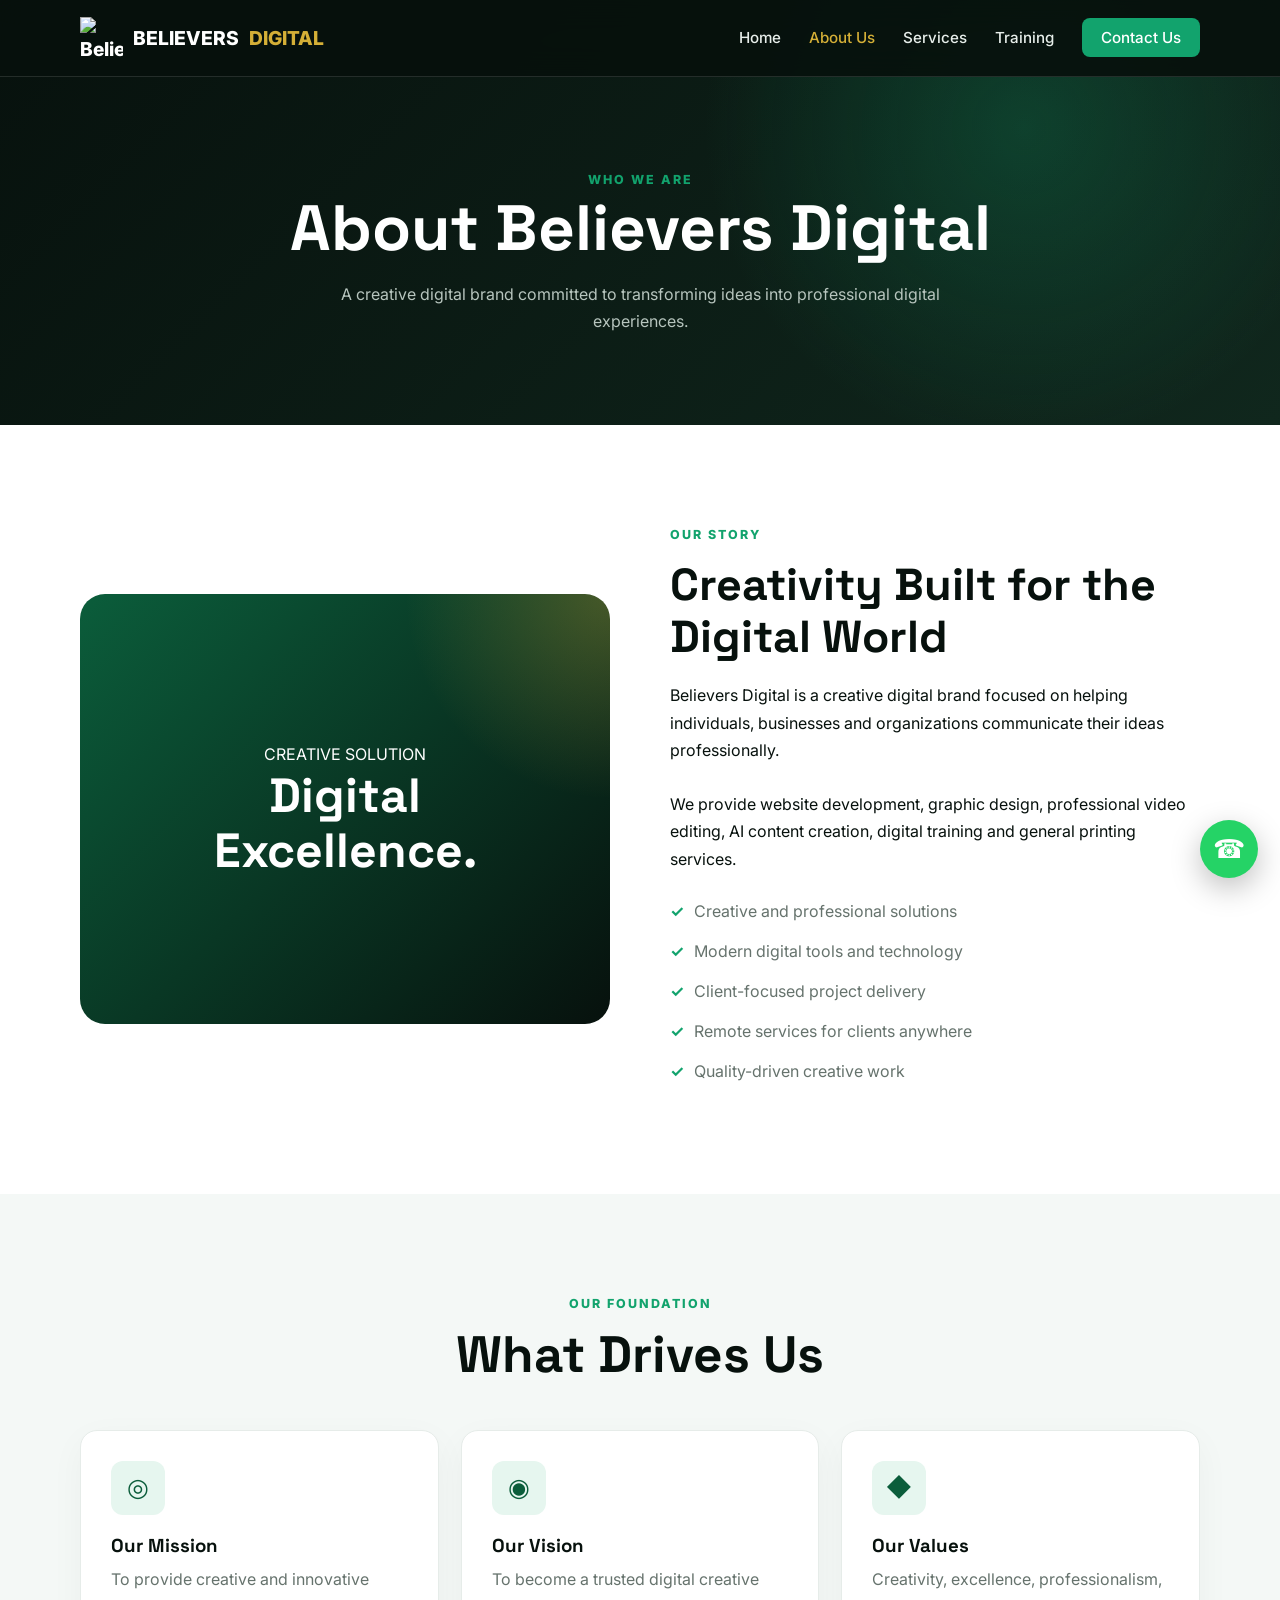
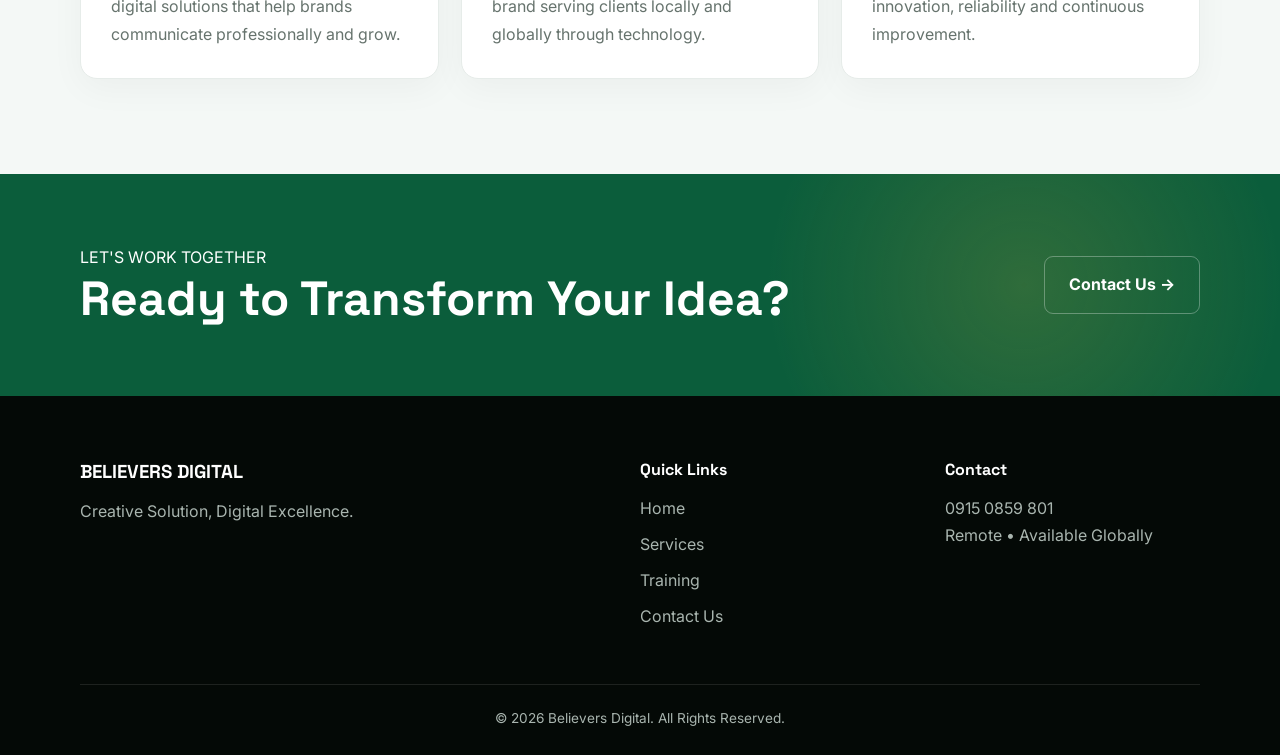
==== about.html @ a687414e "Add files via upload Upload Believers Digital website files" ====
<!DOCTYPE html>
<html lang="en">

<head>
  <meta charset="UTF-8">
  <meta name="viewport" content="width=device-width, initial-scale=1.0">

  <title>About Us | Believers Digital</title>

  <link rel="stylesheet" href="style.css">
</head>

<body>

<nav class="navbar">

  <div class="container nav-container">

    <a href="index.html" class="logo">
      <img src="images/logo.png" alt="Believers Digital Logo">
      BELIEVERS <span>DIGITAL</span>
    </a>

    <div class="menu-btn">☰</div>

    <ul class="nav-links">
      <li><a href="index.html">Home</a></li>
      <li><a class="active" href="about.html">About Us</a></li>
      <li><a href="services.html">Services</a></li>
      <li><a href="training.html">Training</a></li>
      <li><a class="nav-btn" href="contact.html">Contact Us</a></li>
    </ul>

  </div>

</nav>


<header class="page-header">

  <div class="container">

    <span class="eyebrow">WHO WE ARE</span>

    <h1>About Believers Digital</h1>

    <p>
      A creative digital brand committed to transforming ideas
      into professional digital experiences.
    </p>

  </div>

</header>


<section class="section">

  <div class="container about-grid">

    <div class="about-box reveal">

      <div>
        <p>CREATIVE SOLUTION</p>
        <h2>Digital<br>Excellence.</h2>
      </div>

    </div>


    <div class="reveal">

      <span class="eyebrow">OUR STORY</span>

      <h2 style="font-size:2.8rem; margin:12px 0 20px;">
        Creativity Built for the Digital World
      </h2>

      <p>
        Believers Digital is a creative digital brand focused
        on helping individuals, businesses and organizations
        communicate their ideas professionally.
      </p>

      <br>

      <p>
        We provide website development, graphic design,
        professional video editing, AI content creation,
        digital training and general printing services.
      </p>

      <ul class="check-list">
        <li>Creative and professional solutions</li>
        <li>Modern digital tools and technology</li>
        <li>Client-focused project delivery</li>
        <li>Remote services for clients anywhere</li>
        <li>Quality-driven creative work</li>
      </ul>

    </div>

  </div>

</section>


<section class="section section-light">

  <div class="container">

    <div class="section-heading center reveal">
      <span class="eyebrow">OUR FOUNDATION</span>
      <h2>What Drives Us</h2>
    </div>

    <div class="grid-3">

      <div class="card reveal">
        <div class="icon">◎</div>
        <h3>Our Mission</h3>
        <p>
          To provide creative and innovative digital solutions
          that help brands communicate professionally and grow.
        </p>
      </div>

      <div class="card reveal">
        <div class="icon">◉</div>
        <h3>Our Vision</h3>
        <p>
          To become a trusted digital creative brand serving
          clients locally and globally through technology.
        </p>
      </div>

      <div class="card reveal">
        <div class="icon">◆</div>
        <h3>Our Values</h3>
        <p>
          Creativity, excellence, professionalism, innovation,
          reliability and continuous improvement.
        </p>
      </div>

    </div>

  </div>

</section>


<section class="cta">

  <div class="container cta-inner">

    <div>
      <p>LET'S WORK TOGETHER</p>
      <h2>Ready to Transform Your Idea?</h2>
    </div>

    <a href="contact.html" class="btn btn-outline">
      Contact Us →
    </a>

  </div>

</section>


<footer>

  <div class="container">

    <div class="footer-grid">

      <div>
        <h3>BELIEVERS DIGITAL</h3>
        <p>Creative Solution, Digital Excellence.</p>
      </div>

      <div>
        <h4>Quick Links</h4>
        <ul>
          <li><a href="index.html">Home</a></li>
          <li><a href="services.html">Services</a></li>
          <li><a href="training.html">Training</a></li>
          <li><a href="contact.html">Contact Us</a></li>
        </ul>
      </div>

      <div>
        <h4>Contact</h4>
        <p>0915 0859 801</p>
        <p>Remote • Available Globally</p>
      </div>

    </div>

    <div class="copyright">
      © <span class="year"></span> Believers Digital.
      All Rights Reserved.
    </div>

  </div>

</footer>


<a class="whatsapp"
   href="https://wa.me/2349150859801"
   target="_blank">☎</a>

<script src="script.js"></script>

</body>
</html>
---- style.css ----
@import url('https://fonts.googleapis.com/css2?family=Inter:wght@400;500;600;700;800&family=Space+Grotesk:wght@600;700&display=swap');

:root {
  --primary: #0b5d3b;
  --primary-light: #12a36d;
  --dark: #07110d;
  --dark-2: #0c1b15;
  --gold: #d4af37;
  --white: #ffffff;
  --light: #f4f8f6;
  --gray: #66736d;
  --border: rgba(255,255,255,.12);
  --shadow: 0 20px 60px rgba(0,0,0,.12);
}

* {
  margin: 0;
  padding: 0;
  box-sizing: border-box;
}

html {
  scroll-behavior: smooth;
}

body {
  font-family: "Inter", sans-serif;
  color: var(--dark);
  background: var(--white);
  line-height: 1.7;
  overflow-x: hidden;
}

h1, h2, h3, h4 {
  font-family: "Space Grotesk", sans-serif;
  line-height: 1.15;
}

a {
  text-decoration: none;
  color: inherit;
}

img {
  max-width: 100%;
}

.container {
  width: min(1120px, 90%);
  margin: auto;
}

/* NAVIGATION */

.navbar {
  position: fixed;
  top: 0;
  width: 100%;
  z-index: 1000;
  background: rgba(7,17,13,.92);
  backdrop-filter: blur(15px);
  border-bottom: 1px solid var(--border);
}

.nav-container {
  min-height: 76px;
  display: flex;
  align-items: center;
  justify-content: space-between;
}

.logo {
  display: flex;
  align-items: center;
  gap: 10px;
  color: white;
  font-weight: 800;
  font-size: 1.2rem;
}

.logo img {
  width: 43px;
  height: 43px;
  object-fit: contain;
}

.logo span {
  color: var(--gold);
}

.nav-links {
  display: flex;
  align-items: center;
  gap: 28px;
  list-style: none;
}

.nav-links a {
  color: #e7eeea;
  font-size: .95rem;
  font-weight: 500;
  transition: .3s;
}

.nav-links a:hover,
.nav-links a.active {
  color: var(--gold);
}

.nav-btn {
  background: var(--primary-light);
  padding: 10px 19px;
  border-radius: 8px;
  color: white !important;
}

.menu-btn {
  display: none;
  color: white;
  font-size: 27px;
  cursor: pointer;
}

/* HERO */

.hero {
  min-height: 100vh;
  background:
    radial-gradient(circle at 75% 25%, rgba(18,163,109,.28), transparent 32%),
    radial-gradient(circle at 20% 80%, rgba(212,175,55,.12), transparent 25%),
    linear-gradient(135deg, #06100c, #0b2118);
  display: flex;
  align-items: center;
  padding: 130px 0 80px;
  color: white;
  position: relative;
}

.hero-grid {
  display: grid;
  grid-template-columns: 1.1fr .9fr;
  gap: 60px;
  align-items: center;
}

.badge {
  display: inline-block;
  padding: 7px 14px;
  background: rgba(18,163,109,.15);
  border: 1px solid rgba(18,163,109,.4);
  color: #62e5ad;
  border-radius: 50px;
  margin-bottom: 20px;
  font-size: .85rem;
}

.hero h1 {
  font-size: clamp(3rem, 6vw, 5.7rem);
  letter-spacing: -3px;
  margin-bottom: 20px;
}

.hero h1 span {
  color: var(--gold);
}

.hero p {
  max-width: 650px;
  color: #bac7c0;
  font-size: 1.08rem;
  margin-bottom: 32px;
}

.hero-buttons {
  display: flex;
  flex-wrap: wrap;
  gap: 14px;
}

.btn {
  display: inline-flex;
  align-items: center;
  justify-content: center;
  padding: 14px 24px;
  border-radius: 9px;
  border: none;
  cursor: pointer;
  font-weight: 700;
  transition: .3s;
}

.btn-primary {
  background: var(--primary-light);
  color: white;
}

.btn-primary:hover {
  transform: translateY(-3px);
  background: #0f8e60;
}

.btn-outline {
  border: 1px solid rgba(255,255,255,.3);
  color: white;
}

.btn-outline:hover {
  background: white;
  color: var(--dark);
}

.hero-card {
  background: rgba(255,255,255,.06);
  border: 1px solid rgba(255,255,255,.12);
  padding: 30px;
  border-radius: 25px;
  backdrop-filter: blur(10px);
  box-shadow: 0 30px 80px rgba(0,0,0,.3);
  animation: float 5s ease-in-out infinite;
}

.hero-card h3 {
  color: var(--gold);
  font-size: 1.6rem;
  margin-bottom: 15px;
}

.hero-card p {
  margin: 0 0 15px;
}

.digital-screen {
  background: #050b08;
  border-radius: 15px;
  padding: 22px;
  border: 1px solid rgba(18,163,109,.3);
}

.screen-line {
  height: 9px;
  border-radius: 20px;
  background: linear-gradient(90deg,var(--primary-light),var(--gold));
  margin: 15px 0;
}

.screen-line:nth-child(2) { width: 80%; }
.screen-line:nth-child(3) { width: 55%; }
.screen-line:nth-child(4) { width: 70%; }

@keyframes float {
  0%,100% { transform: translateY(0); }
  50% { transform: translateY(-14px); }
}

/* SECTIONS */

.section {
  padding: 95px 0;
}

.section-light {
  background: var(--light);
}

.section-dark {
  background: var(--dark);
  color: white;
}

.section-heading {
  max-width: 720px;
  margin-bottom: 45px;
}

.section-heading.center {
  text-align: center;
  margin-left: auto;
  margin-right: auto;
}

.eyebrow {
  color: var(--primary-light);
  font-weight: 800;
  text-transform: uppercase;
  letter-spacing: 2px;
  font-size: .78rem;
}

.section-heading h2 {
  font-size: clamp(2rem, 4vw, 3.3rem);
  margin: 10px 0 15px;
}

.section-heading p {
  color: var(--gray);
}

.section-dark .section-heading p {
  color: #aebcb5;
}

/* CARDS */

.grid-3 {
  display: grid;
  grid-template-columns: repeat(3,1fr);
  gap: 22px;
}

.card {
  background: white;
  padding: 30px;
  border-radius: 17px;
  border: 1px solid #e6ece9;
  box-shadow: 0 10px 35px rgba(0,0,0,.04);
  transition: .35s;
}

.card:hover {
  transform: translateY(-8px);
  box-shadow: var(--shadow);
}

.icon {
  width: 54px;
  height: 54px;
  border-radius: 12px;
  background: #e6f6ef;
  color: var(--primary);
  display: grid;
  place-items: center;
  font-size: 25px;
  margin-bottom: 20px;
}

.card h3 {
  margin-bottom: 10px;
}

.card p {
  color: var(--gray);
}

/* PAGE HEADER */

.page-header {
  padding: 165px 0 90px;
  background:
    radial-gradient(circle at 80% 30%, rgba(18,163,109,.25), transparent 30%),
    linear-gradient(135deg,#07110d,#10271d);
  color: white;
  text-align: center;
}

.page-header h1 {
  font-size: clamp(2.8rem,5vw,4.7rem);
  margin-bottom: 15px;
}

.page-header p {
  max-width: 680px;
  margin: auto;
  color: #b7c5be;
}

/* ABOUT */

.about-grid {
  display: grid;
  grid-template-columns: 1fr 1fr;
  gap: 60px;
  align-items: center;
}

.about-box {
  min-height: 430px;
  border-radius: 25px;
  background:
    radial-gradient(circle at top right, rgba(212,175,55,.3), transparent 30%),
    linear-gradient(135deg,var(--primary),var(--dark));
  display: grid;
  place-items: center;
  color: white;
  padding: 50px;
  text-align: center;
}

.about-box h2 {
  font-size: 3rem;
}

.check-list {
  list-style: none;
  margin-top: 25px;
}

.check-list li {
  margin: 13px 0;
  color: var(--gray);
}

.check-list li::before {
  content: "✓";
  color: var(--primary-light);
  font-weight: bold;
  margin-right: 10px;
}

/* TRAINING */

.training-card {
  background: linear-gradient(145deg,#0c1b15,#07110d);
  color: white;
  border: 1px solid rgba(255,255,255,.1);
}

.training-card p {
  color: #aebbb5;
}

.training-card .icon {
  background: rgba(18,163,109,.15);
  color: #50dda2;
}

/* CONTACT */

.contact-grid {
  display: grid;
  grid-template-columns: .8fr 1.2fr;
  gap: 35px;
}

.contact-info {
  background: var(--dark);
  color: white;
  padding: 40px;
  border-radius: 20px;
}

.contact-info h2 {
  margin-bottom: 20px;
}

.contact-item {
  margin: 25px 0;
}

.contact-item small {
  color: #8fa198;
  display: block;
}

.contact-item a {
  color: white;
  font-weight: 700;
}

.contact-form {
  background: white;
  padding: 40px;
  border-radius: 20px;
  box-shadow: var(--shadow);
}

.form-group {
  margin-bottom: 18px;
}

.form-group label {
  display: block;
  margin-bottom: 7px;
  font-weight: 600;
}

.form-group input,
.form-group textarea,
.form-group select {
  width: 100%;
  padding: 14px;
  border: 1px solid #dce4e0;
  border-radius: 8px;
  font: inherit;
  outline: none;
}

.form-group input:focus,
.form-group textarea:focus,
.form-group select:focus {
  border-color: var(--primary-light);
}

.form-group textarea {
  height: 130px;
  resize: vertical;
}

/* CTA */

.cta {
  background:
    radial-gradient(circle at 80% 50%,rgba(212,175,55,.18),transparent 25%),
    var(--primary);
  color: white;
  padding: 70px 0;
}

.cta-inner {
  display: flex;
  justify-content: space-between;
  align-items: center;
  gap: 30px;
}

.cta h2 {
  font-size: clamp(2rem,4vw,3rem);
}

/* FOOTER */

footer {
  background: #040906;
  color: #a9b5af;
  padding: 65px 0 25px;
}

.footer-grid {
  display: grid;
  grid-template-columns: 2fr 1fr 1fr;
  gap: 50px;
  margin-bottom: 45px;
}

footer h3,
footer h4 {
  color: white;
  margin-bottom: 15px;
}

footer ul {
  list-style: none;
}

footer li {
  margin: 9px 0;
}

footer a:hover {
  color: var(--gold);
}

.copyright {
  padding-top: 22px;
  border-top: 1px solid rgba(255,255,255,.1);
  text-align: center;
  font-size: .85rem;
}

/* WHATSAPP */

.whatsapp {
  position: fixed;
  right: 22px;
  bottom: 22px;
  width: 58px;
  height: 58px;
  border-radius: 50%;
  background: #25d366;
  color: white;
  display: grid;
  place-items: center;
  font-size: 26px;
  z-index: 999;
  box-shadow: 0 10px 30px rgba(0,0,0,.25);
  transition: .3s;
}

.whatsapp:hover {
  transform: scale(1.1);
}

/* ANIMATION */

.reveal {
  opacity: 0;
  transform: translateY(30px);
  transition: .8s ease;
}

.reveal.active {
  opacity: 1;
  transform: translateY(0);
}

/* MOBILE */

@media(max-width: 850px) {

  .menu-btn {
    display: block;
  }

  .nav-links {
    position: absolute;
    top: 76px;
    left: 0;
    width: 100%;
    background: #07110d;
    flex-direction: column;
    align-items: flex-start;
    padding: 25px 5%;
    display: none;
  }

  .nav-links.show {
    display: flex;
  }

  .hero-grid,
  .about-grid,
  .contact-grid {
    grid-template-columns: 1fr;
  }

  .grid-3 {
    grid-template-columns: 1fr 1fr;
  }

  .hero h1 {
    letter-spacing: -2px;
  }

  .cta-inner {
    flex-direction: column;
    align-items: flex-start;
  }

  .footer-grid {
    grid-template-columns: 1fr 1fr;
  }
}

@media(max-width: 560px) {

  .grid-3,
  .footer-grid {
    grid-template-columns: 1fr;
  }

  .hero {
    padding-top: 120px;
  }

  .hero-card {
    padding: 20px;
  }

  .section {
    padding: 70px 0;
  }

  .contact-form,
  .contact-info {
    padding: 25px;
  }
}
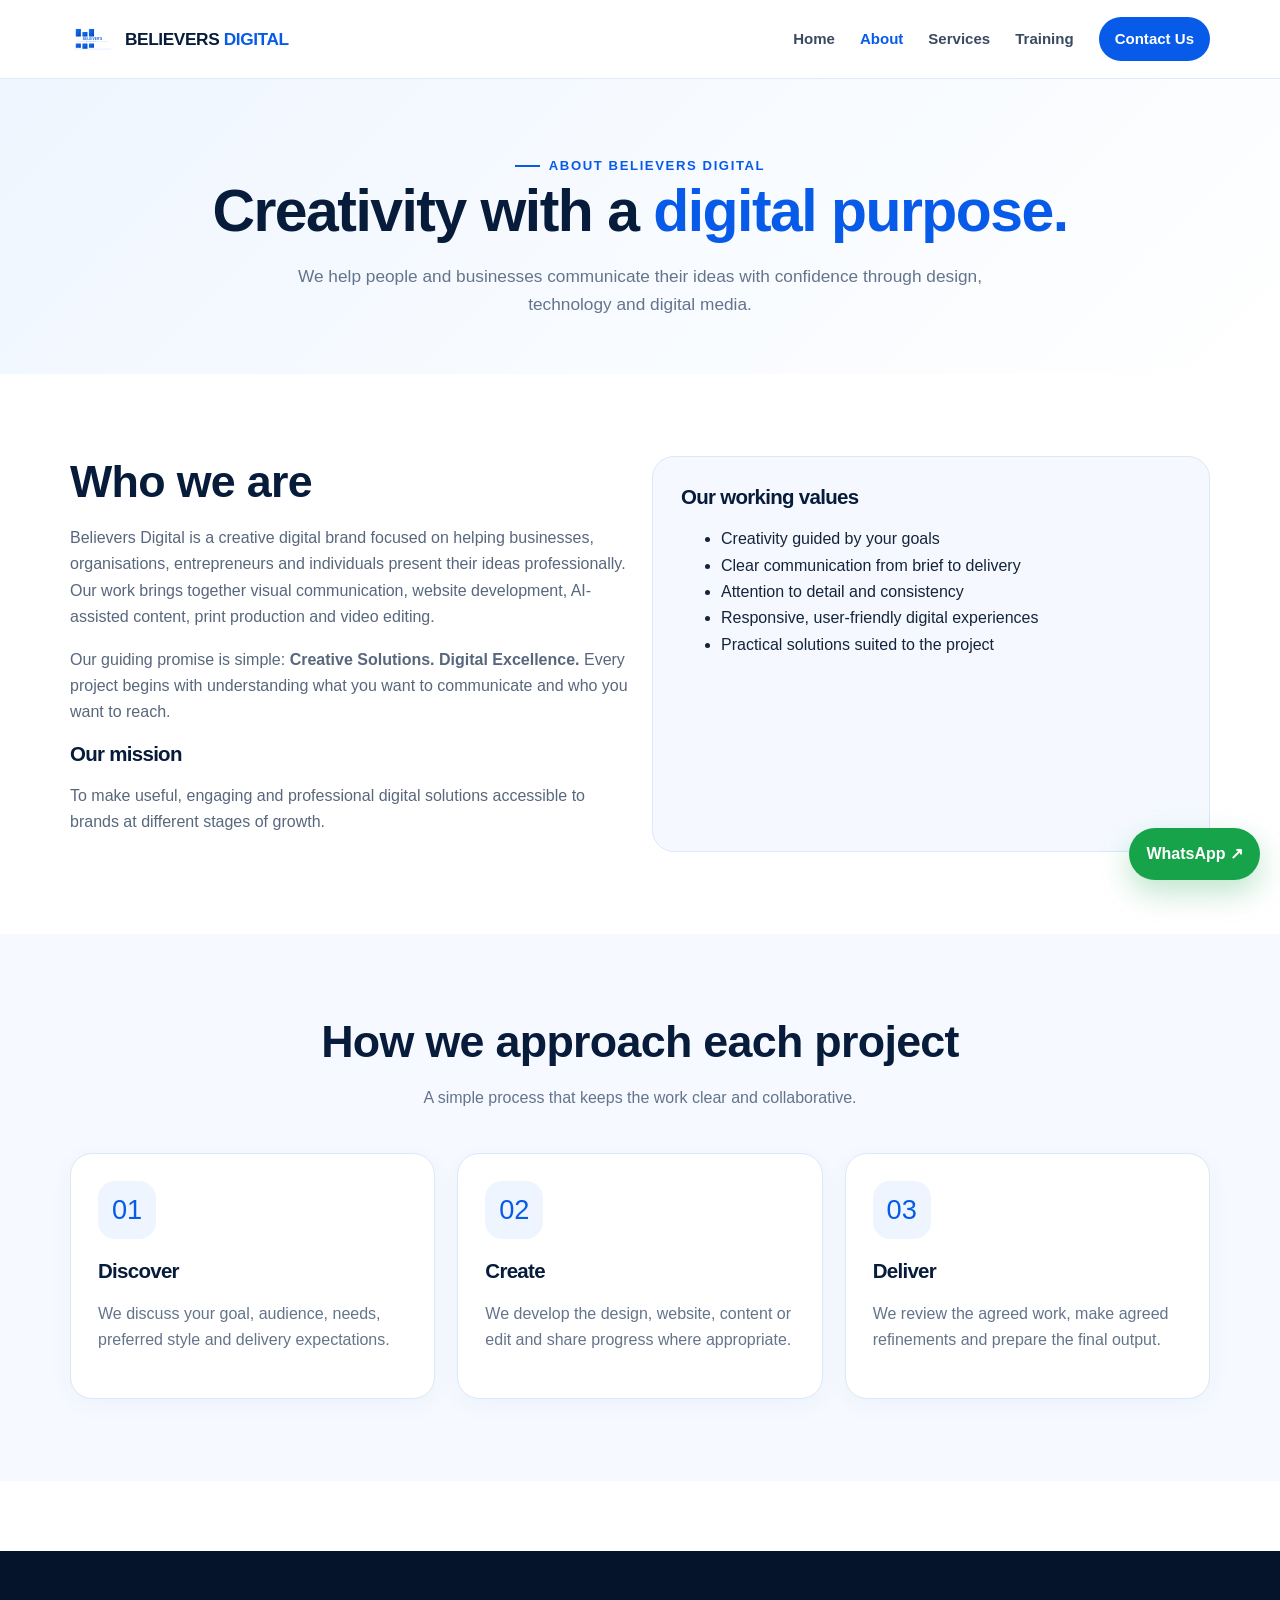
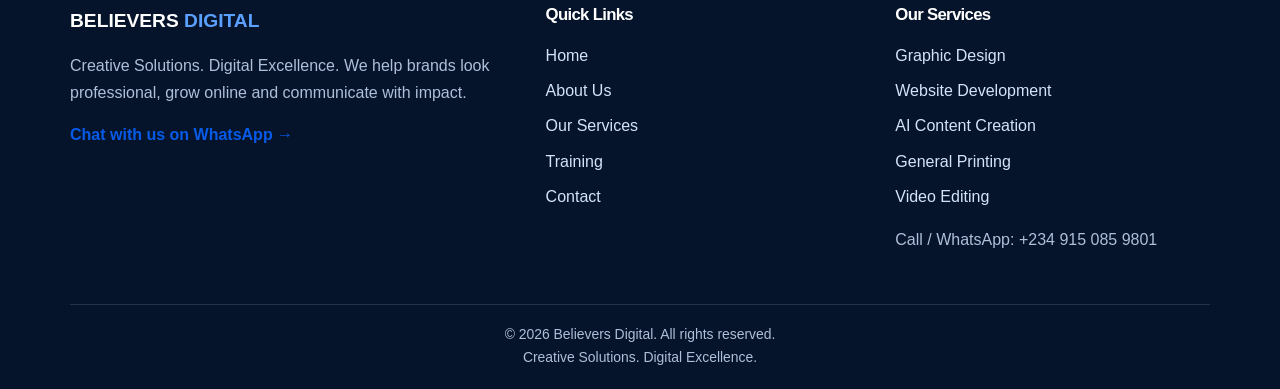
==== commit 7103a3e6: "Add files via upload" ====
--- a/about.html
+++ b/about.html
@@ -1,217 +1,23 @@
-<!DOCTYPE html>
+<!doctype html>
 <html lang="en">
-
 <head>
-  <meta charset="UTF-8">
-  <meta name="viewport" content="width=device-width, initial-scale=1.0">
-
-  <title>About Us | Believers Digital</title>
-
-  <link rel="stylesheet" href="style.css">
+<meta charset="utf-8">
+<meta name="viewport" content="width=device-width, initial-scale=1">
+<meta name="theme-color" content="#075be8">
+<meta name="description" content="Believers Digital — Graphic Design, Website Development, AI Content Creation, General Printing and Video Editing. Creative Solutions. Digital Excellence.">
+<title>About | Believers Digital</title>
+<link rel="icon" href="logo.svg" type="image/svg+xml">
+<link rel="stylesheet" href="style.css">
+<script src="script.js" defer></script>
 </head>
-
-<body>
-
-<nav class="navbar">
-
-  <div class="container nav-container">
-
-    <a href="index.html" class="logo">
-      <img src="images/logo.png" alt="Believers Digital Logo">
-      BELIEVERS <span>DIGITAL</span>
-    </a>
-
-    <div class="menu-btn">☰</div>
-
-    <ul class="nav-links">
-      <li><a href="index.html">Home</a></li>
-      <li><a class="active" href="about.html">About Us</a></li>
-      <li><a href="services.html">Services</a></li>
-      <li><a href="training.html">Training</a></li>
-      <li><a class="nav-btn" href="contact.html">Contact Us</a></li>
-    </ul>
-
-  </div>
-
-</nav>
-
-
-<header class="page-header">
-
-  <div class="container">
-
-    <span class="eyebrow">WHO WE ARE</span>
-
-    <h1>About Believers Digital</h1>
-
-    <p>
-      A creative digital brand committed to transforming ideas
-      into professional digital experiences.
-    </p>
-
-  </div>
-
-</header>
-
-
-<section class="section">
-
-  <div class="container about-grid">
-
-    <div class="about-box reveal">
-
-      <div>
-        <p>CREATIVE SOLUTION</p>
-        <h2>Digital<br>Excellence.</h2>
-      </div>
-
-    </div>
-
-
-    <div class="reveal">
-
-      <span class="eyebrow">OUR STORY</span>
-
-      <h2 style="font-size:2.8rem; margin:12px 0 20px;">
-        Creativity Built for the Digital World
-      </h2>
-
-      <p>
-        Believers Digital is a creative digital brand focused
-        on helping individuals, businesses and organizations
-        communicate their ideas professionally.
-      </p>
-
-      <br>
-
-      <p>
-        We provide website development, graphic design,
-        professional video editing, AI content creation,
-        digital training and general printing services.
-      </p>
-
-      <ul class="check-list">
-        <li>Creative and professional solutions</li>
-        <li>Modern digital tools and technology</li>
-        <li>Client-focused project delivery</li>
-        <li>Remote services for clients anywhere</li>
-        <li>Quality-driven creative work</li>
-      </ul>
-
-    </div>
-
-  </div>
-
-</section>
-
-
-<section class="section section-light">
-
-  <div class="container">
-
-    <div class="section-heading center reveal">
-      <span class="eyebrow">OUR FOUNDATION</span>
-      <h2>What Drives Us</h2>
-    </div>
-
-    <div class="grid-3">
-
-      <div class="card reveal">
-        <div class="icon">◎</div>
-        <h3>Our Mission</h3>
-        <p>
-          To provide creative and innovative digital solutions
-          that help brands communicate professionally and grow.
-        </p>
-      </div>
-
-      <div class="card reveal">
-        <div class="icon">◉</div>
-        <h3>Our Vision</h3>
-        <p>
-          To become a trusted digital creative brand serving
-          clients locally and globally through technology.
-        </p>
-      </div>
-
-      <div class="card reveal">
-        <div class="icon">◆</div>
-        <h3>Our Values</h3>
-        <p>
-          Creativity, excellence, professionalism, innovation,
-          reliability and continuous improvement.
-        </p>
-      </div>
-
-    </div>
-
-  </div>
-
-</section>
-
-
-<section class="cta">
-
-  <div class="container cta-inner">
-
-    <div>
-      <p>LET'S WORK TOGETHER</p>
-      <h2>Ready to Transform Your Idea?</h2>
-    </div>
-
-    <a href="contact.html" class="btn btn-outline">
-      Contact Us →
-    </a>
-
-  </div>
-
-</section>
-
-
-<footer>
-
-  <div class="container">
-
-    <div class="footer-grid">
-
-      <div>
-        <h3>BELIEVERS DIGITAL</h3>
-        <p>Creative Solution, Digital Excellence.</p>
-      </div>
-
-      <div>
-        <h4>Quick Links</h4>
-        <ul>
-          <li><a href="index.html">Home</a></li>
-          <li><a href="services.html">Services</a></li>
-          <li><a href="training.html">Training</a></li>
-          <li><a href="contact.html">Contact Us</a></li>
-        </ul>
-      </div>
-
-      <div>
-        <h4>Contact</h4>
-        <p>0915 0859 801</p>
-        <p>Remote • Available Globally</p>
-      </div>
-
-    </div>
-
-    <div class="copyright">
-      © <span class="year"></span> Believers Digital.
-      All Rights Reserved.
-    </div>
-
-  </div>
-
-</footer>
-
-
-<a class="whatsapp"
-   href="https://wa.me/2349150859801"
-   target="_blank">☎</a>
-
-<script src="script.js"></script>
-
-</body>
-</html>+<body><a class="skip-link" href="#main">Skip to content</a><header class="site-header"><div class="container nav-wrap"><a class="brand" href="index.html" aria-label="Believers Digital home"><img src="logo.svg" alt="Believers Digital logo"><span>BELIEVERS <em>DIGITAL</em></span></a>
+<button class="menu-toggle" type="button" aria-label="Open navigation menu" aria-expanded="false">☰ Menu</button>
+<nav class="nav-links" aria-label="Main navigation">
+<a href="index.html">Home</a><a href="about.html">About</a><a href="services.html">Services</a><a href="training.html">Training</a><a href="contact.html" class="nav-cta">Contact Us</a>
+</nav></div></header><main id="main"><section class="page-hero"><div class="container reveal"><span class="eyebrow">About Believers Digital</span><h1>Creativity with a <span class="gradient-text">digital purpose.</span></h1><p>We help people and businesses communicate their ideas with confidence through design, technology and digital media.</p></div></section>
+<section class="section"><div class="container grid-2"><div class="content-copy reveal"><h2>Who we are</h2><p>Believers Digital is a creative digital brand focused on helping businesses, organisations, entrepreneurs and individuals present their ideas professionally. Our work brings together visual communication, website development, AI-assisted content, print production and video editing.</p><p>Our guiding promise is simple: <strong>Creative Solutions. Digital Excellence.</strong> Every project begins with understanding what you want to communicate and who you want to reach.</p><h3>Our mission</h3><p>To make useful, engaging and professional digital solutions accessible to brands at different stages of growth.</p></div><div class="info-panel reveal delay-2"><h3>Our working values</h3><ul><li>Creativity guided by your goals</li><li>Clear communication from brief to delivery</li><li>Attention to detail and consistency</li><li>Responsive, user-friendly digital experiences</li><li>Practical solutions suited to the project</li></ul></div></div></section>
+<section class="section section-soft"><div class="container"><div class="section-heading reveal"><h2>How we approach each project</h2><p>A simple process that keeps the work clear and collaborative.</p></div><div class="grid-3"><article class="card reveal"><div class="service-icon">01</div><h3>Discover</h3><p>We discuss your goal, audience, needs, preferred style and delivery expectations.</p></article><article class="card reveal delay-1"><div class="service-icon">02</div><h3>Create</h3><p>We develop the design, website, content or edit and share progress where appropriate.</p></article><article class="card reveal delay-2"><div class="service-icon">03</div><h3>Deliver</h3><p>We review the agreed work, make agreed refinements and prepare the final output.</p></article></div></div></section></main><footer class="site-footer"><div class="container"><div class="footer-grid">
+<div><a class="footer-brand" href="index.html">BELIEVERS <span>DIGITAL</span></a><p>Creative Solutions. Digital Excellence. We help brands look professional, grow online and communicate with impact.</p><a class="text-link" href="https://wa.me/2349150859801" target="_blank" rel="noopener">Chat with us on WhatsApp →</a></div>
+<div><h3>Quick Links</h3><div class="footer-links"><a href="index.html">Home</a><a href="about.html">About Us</a><a href="services.html">Our Services</a><a href="training.html">Training</a><a href="contact.html">Contact</a></div></div>
+<div><h3>Our Services</h3><div class="footer-links"><a href="graphic-design.html">Graphic Design</a><a href="website-development.html">Website Development</a><a href="ai-content-creation.html">AI Content Creation</a><a href="general-printing.html">General Printing</a><a href="video-editing.html">Video Editing</a></div><p>Call / WhatsApp: <a href="tel:+2349150859801">+234 915 085 9801</a></p></div>
+</div><div class="copyright">© <span data-year></span> Believers Digital. All rights reserved. <br>Creative Solutions. Digital Excellence.</div></div></footer><a class="whatsapp-float" href="https://wa.me/2349150859801?text=Hello%20Believers%20Digital%2C%20I%20want%20to%20make%20an%20enquiry." target="_blank" rel="noopener" aria-label="Chat with Believers Digital on WhatsApp">WhatsApp ↗</a></body></html>
--- a/style.css
+++ b/style.css
@@ -1,666 +1,57 @@
-@import url('https://fonts.googleapis.com/css2?family=Inter:wght@400;500;600;700;800&family=Space+Grotesk:wght@600;700&display=swap');
-
-:root {
-  --primary: #0b5d3b;
-  --primary-light: #12a36d;
-  --dark: #07110d;
-  --dark-2: #0c1b15;
-  --gold: #d4af37;
-  --white: #ffffff;
-  --light: #f4f8f6;
-  --gray: #66736d;
-  --border: rgba(255,255,255,.12);
-  --shadow: 0 20px 60px rgba(0,0,0,.12);
-}
-
-* {
-  margin: 0;
-  padding: 0;
-  box-sizing: border-box;
-}
-
-html {
-  scroll-behavior: smooth;
-}
-
-body {
-  font-family: "Inter", sans-serif;
-  color: var(--dark);
-  background: var(--white);
-  line-height: 1.7;
-  overflow-x: hidden;
-}
-
-h1, h2, h3, h4 {
-  font-family: "Space Grotesk", sans-serif;
-  line-height: 1.15;
-}
-
-a {
-  text-decoration: none;
-  color: inherit;
-}
-
-img {
-  max-width: 100%;
-}
-
-.container {
-  width: min(1120px, 90%);
-  margin: auto;
-}
-
-/* NAVIGATION */
-
-.navbar {
-  position: fixed;
-  top: 0;
-  width: 100%;
-  z-index: 1000;
-  background: rgba(7,17,13,.92);
-  backdrop-filter: blur(15px);
-  border-bottom: 1px solid var(--border);
-}
-
-.nav-container {
-  min-height: 76px;
-  display: flex;
-  align-items: center;
-  justify-content: space-between;
-}
-
-.logo {
-  display: flex;
-  align-items: center;
-  gap: 10px;
-  color: white;
-  font-weight: 800;
-  font-size: 1.2rem;
-}
-
-.logo img {
-  width: 43px;
-  height: 43px;
-  object-fit: contain;
-}
-
-.logo span {
-  color: var(--gold);
-}
-
-.nav-links {
-  display: flex;
-  align-items: center;
-  gap: 28px;
-  list-style: none;
-}
-
-.nav-links a {
-  color: #e7eeea;
-  font-size: .95rem;
-  font-weight: 500;
-  transition: .3s;
-}
-
-.nav-links a:hover,
-.nav-links a.active {
-  color: var(--gold);
-}
-
-.nav-btn {
-  background: var(--primary-light);
-  padding: 10px 19px;
-  border-radius: 8px;
-  color: white !important;
-}
-
-.menu-btn {
-  display: none;
-  color: white;
-  font-size: 27px;
-  cursor: pointer;
-}
-
-/* HERO */
-
-.hero {
-  min-height: 100vh;
-  background:
-    radial-gradient(circle at 75% 25%, rgba(18,163,109,.28), transparent 32%),
-    radial-gradient(circle at 20% 80%, rgba(212,175,55,.12), transparent 25%),
-    linear-gradient(135deg, #06100c, #0b2118);
-  display: flex;
-  align-items: center;
-  padding: 130px 0 80px;
-  color: white;
-  position: relative;
-}
-
-.hero-grid {
-  display: grid;
-  grid-template-columns: 1.1fr .9fr;
-  gap: 60px;
-  align-items: center;
-}
-
-.badge {
-  display: inline-block;
-  padding: 7px 14px;
-  background: rgba(18,163,109,.15);
-  border: 1px solid rgba(18,163,109,.4);
-  color: #62e5ad;
-  border-radius: 50px;
-  margin-bottom: 20px;
-  font-size: .85rem;
-}
-
-.hero h1 {
-  font-size: clamp(3rem, 6vw, 5.7rem);
-  letter-spacing: -3px;
-  margin-bottom: 20px;
-}
-
-.hero h1 span {
-  color: var(--gold);
-}
-
-.hero p {
-  max-width: 650px;
-  color: #bac7c0;
-  font-size: 1.08rem;
-  margin-bottom: 32px;
-}
-
-.hero-buttons {
-  display: flex;
-  flex-wrap: wrap;
-  gap: 14px;
-}
-
-.btn {
-  display: inline-flex;
-  align-items: center;
-  justify-content: center;
-  padding: 14px 24px;
-  border-radius: 9px;
-  border: none;
-  cursor: pointer;
-  font-weight: 700;
-  transition: .3s;
-}
-
-.btn-primary {
-  background: var(--primary-light);
-  color: white;
-}
-
-.btn-primary:hover {
-  transform: translateY(-3px);
-  background: #0f8e60;
-}
-
-.btn-outline {
-  border: 1px solid rgba(255,255,255,.3);
-  color: white;
-}
-
-.btn-outline:hover {
-  background: white;
-  color: var(--dark);
-}
-
-.hero-card {
-  background: rgba(255,255,255,.06);
-  border: 1px solid rgba(255,255,255,.12);
-  padding: 30px;
-  border-radius: 25px;
-  backdrop-filter: blur(10px);
-  box-shadow: 0 30px 80px rgba(0,0,0,.3);
-  animation: float 5s ease-in-out infinite;
-}
-
-.hero-card h3 {
-  color: var(--gold);
-  font-size: 1.6rem;
-  margin-bottom: 15px;
-}
-
-.hero-card p {
-  margin: 0 0 15px;
-}
-
-.digital-screen {
-  background: #050b08;
-  border-radius: 15px;
-  padding: 22px;
-  border: 1px solid rgba(18,163,109,.3);
-}
-
-.screen-line {
-  height: 9px;
-  border-radius: 20px;
-  background: linear-gradient(90deg,var(--primary-light),var(--gold));
-  margin: 15px 0;
-}
-
-.screen-line:nth-child(2) { width: 80%; }
-.screen-line:nth-child(3) { width: 55%; }
-.screen-line:nth-child(4) { width: 70%; }
-
-@keyframes float {
-  0%,100% { transform: translateY(0); }
-  50% { transform: translateY(-14px); }
-}
-
-/* SECTIONS */
-
-.section {
-  padding: 95px 0;
-}
-
-.section-light {
-  background: var(--light);
-}
-
-.section-dark {
-  background: var(--dark);
-  color: white;
-}
-
-.section-heading {
-  max-width: 720px;
-  margin-bottom: 45px;
-}
-
-.section-heading.center {
-  text-align: center;
-  margin-left: auto;
-  margin-right: auto;
-}
-
-.eyebrow {
-  color: var(--primary-light);
-  font-weight: 800;
-  text-transform: uppercase;
-  letter-spacing: 2px;
-  font-size: .78rem;
-}
-
-.section-heading h2 {
-  font-size: clamp(2rem, 4vw, 3.3rem);
-  margin: 10px 0 15px;
-}
-
-.section-heading p {
-  color: var(--gray);
-}
-
-.section-dark .section-heading p {
-  color: #aebcb5;
-}
-
-/* CARDS */
-
-.grid-3 {
-  display: grid;
-  grid-template-columns: repeat(3,1fr);
-  gap: 22px;
-}
-
-.card {
-  background: white;
-  padding: 30px;
-  border-radius: 17px;
-  border: 1px solid #e6ece9;
-  box-shadow: 0 10px 35px rgba(0,0,0,.04);
-  transition: .35s;
-}
-
-.card:hover {
-  transform: translateY(-8px);
-  box-shadow: var(--shadow);
-}
-
-.icon {
-  width: 54px;
-  height: 54px;
-  border-radius: 12px;
-  background: #e6f6ef;
-  color: var(--primary);
-  display: grid;
-  place-items: center;
-  font-size: 25px;
-  margin-bottom: 20px;
-}
-
-.card h3 {
-  margin-bottom: 10px;
-}
-
-.card p {
-  color: var(--gray);
-}
-
-/* PAGE HEADER */
-
-.page-header {
-  padding: 165px 0 90px;
-  background:
-    radial-gradient(circle at 80% 30%, rgba(18,163,109,.25), transparent 30%),
-    linear-gradient(135deg,#07110d,#10271d);
-  color: white;
-  text-align: center;
-}
-
-.page-header h1 {
-  font-size: clamp(2.8rem,5vw,4.7rem);
-  margin-bottom: 15px;
-}
-
-.page-header p {
-  max-width: 680px;
-  margin: auto;
-  color: #b7c5be;
-}
-
-/* ABOUT */
-
-.about-grid {
-  display: grid;
-  grid-template-columns: 1fr 1fr;
-  gap: 60px;
-  align-items: center;
-}
-
-.about-box {
-  min-height: 430px;
-  border-radius: 25px;
-  background:
-    radial-gradient(circle at top right, rgba(212,175,55,.3), transparent 30%),
-    linear-gradient(135deg,var(--primary),var(--dark));
-  display: grid;
-  place-items: center;
-  color: white;
-  padding: 50px;
-  text-align: center;
-}
-
-.about-box h2 {
-  font-size: 3rem;
-}
-
-.check-list {
-  list-style: none;
-  margin-top: 25px;
-}
-
-.check-list li {
-  margin: 13px 0;
-  color: var(--gray);
-}
-
-.check-list li::before {
-  content: "✓";
-  color: var(--primary-light);
-  font-weight: bold;
-  margin-right: 10px;
-}
-
-/* TRAINING */
-
-.training-card {
-  background: linear-gradient(145deg,#0c1b15,#07110d);
-  color: white;
-  border: 1px solid rgba(255,255,255,.1);
-}
-
-.training-card p {
-  color: #aebbb5;
-}
-
-.training-card .icon {
-  background: rgba(18,163,109,.15);
-  color: #50dda2;
-}
-
-/* CONTACT */
-
-.contact-grid {
-  display: grid;
-  grid-template-columns: .8fr 1.2fr;
-  gap: 35px;
-}
-
-.contact-info {
-  background: var(--dark);
-  color: white;
-  padding: 40px;
-  border-radius: 20px;
-}
-
-.contact-info h2 {
-  margin-bottom: 20px;
-}
-
-.contact-item {
-  margin: 25px 0;
-}
-
-.contact-item small {
-  color: #8fa198;
-  display: block;
-}
-
-.contact-item a {
-  color: white;
-  font-weight: 700;
-}
-
-.contact-form {
-  background: white;
-  padding: 40px;
-  border-radius: 20px;
-  box-shadow: var(--shadow);
-}
-
-.form-group {
-  margin-bottom: 18px;
-}
-
-.form-group label {
-  display: block;
-  margin-bottom: 7px;
-  font-weight: 600;
-}
-
-.form-group input,
-.form-group textarea,
-.form-group select {
-  width: 100%;
-  padding: 14px;
-  border: 1px solid #dce4e0;
-  border-radius: 8px;
-  font: inherit;
-  outline: none;
-}
-
-.form-group input:focus,
-.form-group textarea:focus,
-.form-group select:focus {
-  border-color: var(--primary-light);
-}
-
-.form-group textarea {
-  height: 130px;
-  resize: vertical;
-}
-
-/* CTA */
-
-.cta {
-  background:
-    radial-gradient(circle at 80% 50%,rgba(212,175,55,.18),transparent 25%),
-    var(--primary);
-  color: white;
-  padding: 70px 0;
-}
-
-.cta-inner {
-  display: flex;
-  justify-content: space-between;
-  align-items: center;
-  gap: 30px;
-}
-
-.cta h2 {
-  font-size: clamp(2rem,4vw,3rem);
-}
-
-/* FOOTER */
-
-footer {
-  background: #040906;
-  color: #a9b5af;
-  padding: 65px 0 25px;
-}
-
-.footer-grid {
-  display: grid;
-  grid-template-columns: 2fr 1fr 1fr;
-  gap: 50px;
-  margin-bottom: 45px;
-}
-
-footer h3,
-footer h4 {
-  color: white;
-  margin-bottom: 15px;
-}
-
-footer ul {
-  list-style: none;
-}
-
-footer li {
-  margin: 9px 0;
-}
-
-footer a:hover {
-  color: var(--gold);
-}
-
-.copyright {
-  padding-top: 22px;
-  border-top: 1px solid rgba(255,255,255,.1);
-  text-align: center;
-  font-size: .85rem;
-}
-
-/* WHATSAPP */
-
-.whatsapp {
-  position: fixed;
-  right: 22px;
-  bottom: 22px;
-  width: 58px;
-  height: 58px;
-  border-radius: 50%;
-  background: #25d366;
-  color: white;
-  display: grid;
-  place-items: center;
-  font-size: 26px;
-  z-index: 999;
-  box-shadow: 0 10px 30px rgba(0,0,0,.25);
-  transition: .3s;
-}
-
-.whatsapp:hover {
-  transform: scale(1.1);
-}
-
-/* ANIMATION */
-
-.reveal {
-  opacity: 0;
-  transform: translateY(30px);
-  transition: .8s ease;
-}
-
-.reveal.active {
-  opacity: 1;
-  transform: translateY(0);
-}
-
-/* MOBILE */
-
-@media(max-width: 850px) {
-
-  .menu-btn {
-    display: block;
-  }
-
-  .nav-links {
-    position: absolute;
-    top: 76px;
-    left: 0;
-    width: 100%;
-    background: #07110d;
-    flex-direction: column;
-    align-items: flex-start;
-    padding: 25px 5%;
-    display: none;
-  }
-
-  .nav-links.show {
-    display: flex;
-  }
-
-  .hero-grid,
-  .about-grid,
-  .contact-grid {
-    grid-template-columns: 1fr;
-  }
-
-  .grid-3 {
-    grid-template-columns: 1fr 1fr;
-  }
-
-  .hero h1 {
-    letter-spacing: -2px;
-  }
-
-  .cta-inner {
-    flex-direction: column;
-    align-items: flex-start;
-  }
-
-  .footer-grid {
-    grid-template-columns: 1fr 1fr;
-  }
-}
-
-@media(max-width: 560px) {
-
-  .grid-3,
-  .footer-grid {
-    grid-template-columns: 1fr;
-  }
-
-  .hero {
-    padding-top: 120px;
-  }
-
-  .hero-card {
-    padding: 20px;
-  }
-
-  .section {
-    padding: 70px 0;
-  }
-
-  .contact-form,
-  .contact-info {
-    padding: 25px;
-  }
-}+/* BELIEVERS DIGITAL — responsive blue & white website */
+:root{--blue:#075be8;--blue2:#1685ff;--navy:#071b3b;--ink:#15243a;--muted:#64748b;--pale:#eef5ff;--white:#fff;--line:#dce7f7;--shadow:0 18px 50px rgba(10,57,130,.12);--radius:22px}
+*{box-sizing:border-box}
+html{scroll-behavior:smooth;scroll-padding-top:90px}
+body{margin:0;font-family:Inter,Arial,Helvetica,sans-serif;color:var(--ink);background:#fff;line-height:1.65}
+a{color:inherit;text-decoration:none}
+img{max-width:100%;display:block}
+button,input,textarea,select{font:inherit}
+.container{width:min(1140px,92%);margin-inline:auto}
+.skip-link{position:absolute;left:-9999px;top:0;background:#fff;padding:10px;z-index:1000}.skip-link:focus{left:10px}
+.site-header{position:sticky;top:0;z-index:100;background:rgba(255,255,255,.94);backdrop-filter:blur(14px);border-bottom:1px solid rgba(220,231,247,.85)}
+.nav-wrap{display:flex;align-items:center;justify-content:space-between;gap:22px;min-height:78px}
+.brand{display:flex;align-items:center;gap:10px;font-weight:900;color:var(--navy);letter-spacing:-.4px}
+.brand img{width:45px;height:45px;object-fit:contain}.brand span{font-size:1.08rem}.brand em{font-style:normal;color:var(--blue)}
+.nav-links{display:flex;align-items:center;gap:25px}.nav-links a{font-size:.94rem;font-weight:700;color:#3a4a61;transition:color .25s}.nav-links a:hover,.nav-links a.active{color:var(--blue)}
+.nav-links .nav-cta{padding:10px 16px;border-radius:999px;background:var(--blue);color:#fff}
+.menu-toggle{display:none;border:1px solid var(--line);background:#fff;border-radius:12px;padding:9px 12px;color:var(--navy);cursor:pointer}
+.hero{position:relative;overflow:hidden;background:radial-gradient(circle at 80% 15%,#d9eaff 0,transparent 28%),linear-gradient(135deg,#f7faff,#edf5ff 55%,#fff);padding:88px 0 82px}
+.hero:before,.hero:after{content:"";position:absolute;border:1px solid rgba(22,133,255,.16);border-radius:50%;pointer-events:none}.hero:before{width:420px;height:420px;right:-120px;top:-160px}.hero:after{width:280px;height:280px;right:-40px;top:-90px}
+.hero-grid{display:grid;grid-template-columns:1.1fr .9fr;align-items:center;gap:55px;position:relative;z-index:1}
+.eyebrow{display:inline-flex;align-items:center;gap:9px;color:var(--blue);font-size:.82rem;font-weight:900;text-transform:uppercase;letter-spacing:1.6px}.eyebrow:before{content:"";width:25px;height:2px;background:var(--blue)}
+h1,h2,h3{line-height:1.14;letter-spacing:-.7px;color:var(--navy);margin:0 0 18px}
+h1{font-size:clamp(2.6rem,5.3vw,4.65rem);letter-spacing:-2.5px}h2{font-size:clamp(2rem,3.5vw,3rem)}h3{font-size:1.28rem}
+.hero h1 span,.gradient-text{color:var(--blue)}
+.lead{font-size:1.12rem;color:#53647c;max-width:620px;margin:0 0 28px}
+.actions{display:flex;flex-wrap:wrap;gap:13px;margin-top:28px}
+.btn{display:inline-flex;align-items:center;justify-content:center;gap:9px;padding:13px 20px;border-radius:12px;border:1px solid transparent;font-weight:800;transition:transform .25s,box-shadow .25s,background .25s;cursor:pointer}
+.btn:hover{transform:translateY(-3px);box-shadow:0 12px 24px rgba(7,91,232,.18)}
+.btn-primary{background:var(--blue);color:#fff}.btn-primary:hover{background:#034bc7}
+.btn-secondary{border-color:#c7d9f7;background:#fff;color:var(--navy)}
+.hero-art{position:relative;display:grid;place-items:center;min-height:390px}
+.logo-panel{width:min(100%,440px);background:#06142b;border-radius:28px;padding:25px;box-shadow:0 28px 70px rgba(5,28,75,.24);transform:rotate(1.5deg);animation:float 6s ease-in-out infinite}
+.logo-panel img{width:100%;height:auto}
+.floating-chip{position:absolute;background:#fff;border:1px solid #d9e7fc;padding:12px 15px;border-radius:15px;box-shadow:var(--shadow);font-size:.9rem;font-weight:800;animation:float 5s ease-in-out infinite}
+.chip-one{top:14%;left:-4%}.chip-two{right:-2%;bottom:12%;animation-delay:-2s}
+.section{padding:82px 0}.section-soft{background:#f6f9ff}.section-heading{text-align:center;max-width:720px;margin:0 auto 42px}.section-heading p{color:var(--muted);margin:0}
+.grid-3{display:grid;grid-template-columns:repeat(3,1fr);gap:22px}.grid-2{display:grid;grid-template-columns:repeat(2,1fr);gap:24px}
+.card{border:1px solid var(--line);border-radius:var(--radius);padding:27px;background:#fff;box-shadow:0 6px 24px rgba(20,68,130,.045);transition:transform .3s,box-shadow .3s,border-color .3s}
+.card:hover{transform:translateY(-8px);box-shadow:var(--shadow);border-color:#a9c9ff}
+.service-icon{display:grid;place-items:center;width:58px;height:58px;border-radius:17px;background:var(--pale);color:var(--blue);font-size:1.7rem;margin-bottom:20px}
+.card p{color:var(--muted);margin:0 0 18px}.text-link{font-weight:900;color:var(--blue);display:inline-flex;align-items:center;gap:8px}.text-link:hover{gap:13px}
+.stat-band{display:grid;grid-template-columns:repeat(3,1fr);gap:14px;margin-top:35px}.stat{padding:20px;border-radius:18px;background:#fff;border:1px solid var(--line);text-align:center}.stat strong{display:block;font-size:1.7rem;color:var(--blue)}.stat span{font-size:.9rem;color:var(--muted)}
+.cta-band{border-radius:28px;padding:42px;background:linear-gradient(120deg,#0646bd,#1685ff);color:#fff;display:flex;align-items:center;justify-content:space-between;gap:25px}.cta-band h2{color:#fff;margin-bottom:8px}.cta-band p{margin:0;color:#e6f0ff}.cta-band .btn{background:#fff;color:var(--blue);white-space:nowrap}
+.page-hero{background:linear-gradient(135deg,#eff6ff,#fff);padding:70px 0 55px;text-align:center}.page-hero h1{font-size:clamp(2.4rem,4.6vw,3.7rem);letter-spacing:-1.5px}.page-hero p{max-width:760px;margin:0 auto;color:var(--muted);font-size:1.08rem}
+.content-copy{max-width:850px;margin:auto}.content-copy p,.content-copy li{color:#58677d}.content-copy ul{padding-left:22px}.content-copy li{margin:8px 0}
+.feature-list{display:grid;grid-template-columns:repeat(2,1fr);gap:14px;margin-top:25px}.feature{display:flex;gap:12px;padding:16px;border-radius:15px;background:#f6f9ff;border:1px solid var(--line)}.check{color:var(--blue);font-weight:900}
+.service-detail-grid{display:grid;grid-template-columns:1fr 1fr;gap:30px;align-items:start}.info-panel{padding:28px;border-radius:22px;background:#f5f9ff;border:1px solid var(--line)}.info-panel h3{margin-top:0}
+.contact-layout{display:grid;grid-template-columns:.85fr 1.15fr;gap:28px;align-items:start}.contact-info{background:var(--navy);color:#fff;padding:32px;border-radius:24px}.contact-info h2,.contact-info h3{color:#fff}.contact-info p{color:#d0def5}.contact-item{padding:16px 0;border-bottom:1px solid rgba(255,255,255,.15)}.contact-item:last-child{border-bottom:0}
+.contact-form{padding:30px;border:1px solid var(--line);border-radius:24px;box-shadow:var(--shadow)}.form-row{display:grid;grid-template-columns:1fr 1fr;gap:16px}.field{margin-bottom:17px}.field label{display:block;font-weight:800;font-size:.92rem;margin-bottom:7px}.field input,.field textarea,.field select{width:100%;padding:13px 14px;border:1px solid #cbd8ea;border-radius:11px;background:#fff;outline:none;transition:border .2s,box-shadow .2s}.field input:focus,.field textarea:focus,.field select:focus{border-color:var(--blue);box-shadow:0 0 0 4px rgba(7,91,232,.1)}.field textarea{min-height:130px;resize:vertical}.form-note{font-size:.84rem;color:var(--muted)}
+.training-callout{padding:30px;border:1px solid var(--line);border-radius:22px;background:linear-gradient(135deg,#f1f7ff,#fff)}
+.site-footer{background:#06142b;color:#d5e3fa;padding:54px 0 20px;margin-top:70px}.footer-grid{display:grid;grid-template-columns:1.4fr 1fr 1fr;gap:35px}.footer-brand{color:#fff;font-size:1.2rem;font-weight:900}.footer-brand span{color:#5ba0ff}.site-footer p{color:#aebfd9}.site-footer h3{color:#fff;font-size:1.05rem}.footer-links{display:grid;gap:9px}.footer-links a:hover{color:#6fb0ff}.copyright{border-top:1px solid rgba(255,255,255,.13);margin-top:35px;padding-top:18px;text-align:center;font-size:.87rem;color:#aebfd9}
+.whatsapp-float{position:fixed;right:20px;bottom:20px;z-index:90;background:#16a34a;color:#fff;border-radius:999px;padding:13px 17px;font-weight:900;box-shadow:0 12px 30px rgba(22,163,74,.28);transition:transform .25s}.whatsapp-float:hover{transform:translateY(-4px)}
+.reveal{opacity:0;transform:translateY(22px);transition:opacity .7s ease,transform .7s ease}.reveal.visible{opacity:1;transform:translateY(0)}.delay-1{transition-delay:.12s}.delay-2{transition-delay:.24s}.delay-3{transition-delay:.36s}
+@keyframes float{0%,100%{transform:translateY(0) rotate(1.5deg)}50%{transform:translateY(-12px) rotate(1.5deg)}}
+@media(prefers-reduced-motion:reduce){*,*::before,*::after{scroll-behavior:auto!important;animation:none!important;transition:none!important}.reveal{opacity:1;transform:none}}
+@media(max-width:900px){.hero-grid{grid-template-columns:1fr;gap:25px}.hero{padding-top:62px}.hero-art{min-height:310px}.logo-panel{width:min(78%,420px)}.grid-3{grid-template-columns:repeat(2,1fr)}.footer-grid{grid-template-columns:1fr 1fr}.contact-layout{grid-template-columns:1fr}.service-detail-grid{grid-template-columns:1fr}}
+@media(max-width:680px){.nav-wrap{min-height:70px}.menu-toggle{display:block}.nav-links{display:none;position:absolute;left:4%;right:4%;top:70px;padding:18px;background:#fff;border:1px solid var(--line);border-radius:17px;box-shadow:var(--shadow);align-items:stretch;gap:5px;flex-direction:column}.nav-links.open{display:flex}.nav-links a{padding:11px 12px}.nav-links .nav-cta{text-align:center;margin-top:5px}.hero{padding:48px 0 55px}.hero-art{min-height:270px}.floating-chip{font-size:.76rem;padding:9px 11px}.chip-one{left:0}.chip-two{right:0}.section{padding:60px 0}.grid-3,.grid-2,.feature-list,.stat-band{grid-template-columns:1fr}.cta-band{padding:28px;align-items:flex-start;flex-direction:column}.form-row{grid-template-columns:1fr;gap:0}.footer-grid{grid-template-columns:1fr}.contact-form{padding:22px}.page-hero{padding:52px 0 42px}h1{letter-spacing:-1.5px}}
